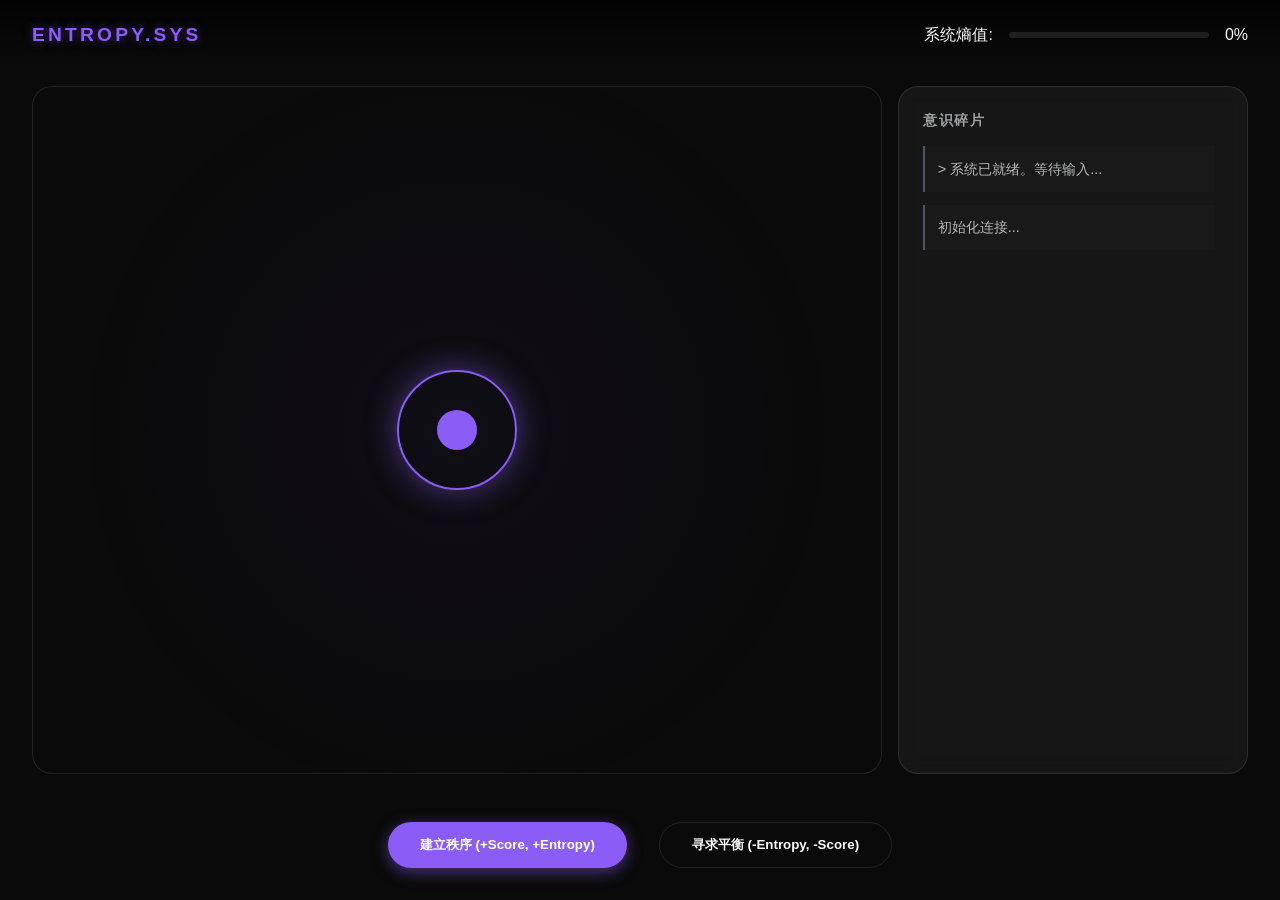
==== EntropicEquilibrium/index.html @ 4d2c4133 "feat: 初始版本 - 熵之平衡 & 3D攀登游戏 - EntropicEquilibrium: 2D 熵值衰变概念游戏 - Ascent3D: 3D 起重机堆叠游戏 (WASD机械臂 + 影子回响" ====
<!DOCTYPE html>
<html lang="zh-CN">
<head>
    <meta charset="UTF-8">
    <meta name="viewport" content="width=device-width, initial-scale=1.0">
    <title>熵之平衡 | Entropic Equilibrium</title>
    <meta name="description" content="一个关于秩序、混乱与平衡的哲学微型游戏。">
    <link rel="stylesheet" href="styles.css">
</head>
<body>
    <div id="app" class="low-entropy">
        <canvas id="glitch-canvas"></canvas>
        
        <header>
            <div class="logo">ENTROPY.SYS</div>
            <div class="entropy-meter">
                <span class="label">系统熵值:</span>
                <div class="bar-container">
                    <div id="entropy-bar" style="width: 0%;"></div>
                </div>
                <span id="entropy-value">0%</span>
            </div>
        </header>

        <main>
            <section id="world">
                <div id="core-node" title="点击建立秩序">
                    <div class="inner-circle"></div>
                </div>
                <div id="connection-layer"></div>
            </section>

            <aside id="thought-log">
                <h2>意识碎片</h2>
                <div id="messages">
                    <div class="message system">初始化连接...</div>
                </div>
            </aside>
        </main>

        <footer>
            <button id="btn-order" class="primary-btn">建立秩序 (+Score, +Entropy)</button>
            <button id="btn-balance" class="secondary-btn">寻求平衡 (-Entropy, -Score)</button>
        </footer>

        <div id="overlay"></div>
    </div>
    <script src="game.js"></script>
</body>
</html>
---- EntropicEquilibrium/styles.css ----
:root {
    --bg-color: #0a0a0a;
    --primary-color: #8b5cf6; /* 电磁紫 */
    --primary-glow: rgba(139, 92, 246, 0.5);
    --text-color: #f8fafc;
    --panel-bg: rgba(255, 255, 255, 0.05);
    --border-color: rgba(255, 255, 255, 0.1);
    
    /* 动态熵变量 */
    --entropy-level: 0;
    --glitch-offset: 0px;
    --chromatic-offset: 0px;
    --jitter: 0px;
}

* {
    margin: 0;
    padding: 0;
    box-sizing: border-box;
    font-family: 'Inter', -apple-system, BlinkMacSystemFont, 'Segoe UI', Roboto, sans-serif;
}

body {
    background-color: var(--bg-color);
    color: var(--text-color);
    height: 100vh;
    overflow: hidden;
}

#app {
    display: flex;
    flex-direction: column;
    height: 100vh;
    position: relative;
    transition: filter 0.3s ease;
}

/* 画布层 */
#glitch-canvas {
    position: absolute;
    top: 0;
    left: 0;
    width: 100%;
    height: 100%;
    z-index: -1;
    pointer-events: none;
    opacity: calc(0.1 + var(--entropy-level) * 0.4);
}

/* 顶部导航 */
header {
    display: flex;
    justify-content: space-between;
    align-items: center;
    padding: 1.5rem 2rem;
    background: linear-gradient(to bottom, rgba(0,0,0,0.8), transparent);
    z-index: 10;
}

.logo {
    font-size: 1.2rem;
    font-weight: 800;
    letter-spacing: 0.2rem;
    color: var(--primary-color);
    text-shadow: 0 0 10px var(--primary-glow);
    animation: jitter calc(0.5s / (var(--entropy-level) + 1)) infinite alternate;
}

.entropy-meter {
    display: flex;
    align-items: center;
    gap: 1rem;
}

.bar-container {
    width: 200px;
    height: 6px;
    background: rgba(255, 255, 255, 0.1);
    border-radius: 3px;
    overflow: hidden;
}

#entropy-bar {
    height: 100%;
    background: var(--primary-color);
    box-shadow: 0 0 15px var(--primary-glow);
    transition: width 0.5s cubic-bezier(0.4, 0, 0.2, 1);
}

/* 主体布局 */
main {
    flex: 1;
    display: grid;
    grid-template-columns: 1fr 350px;
    gap: 1rem;
    padding: 1rem 2rem;
    overflow: hidden;
}

/* 世界核心区域 */
#world {
    position: relative;
    display: flex;
    justify-content: center;
    align-items: center;
    border: 1px solid var(--border-color);
    background: radial-gradient(circle at center, rgba(139, 92, 246, 0.05) 0%, transparent 70%);
    border-radius: 20px;
    overflow: hidden;
}

#core-node {
    width: 120px;
    height: 120px;
    border: 2px solid var(--primary-color);
    border-radius: 50%;
    display: flex;
    justify-content: center;
    align-items: center;
    cursor: pointer;
    box-shadow: 0 0 30px var(--primary-glow);
    transition: transform 0.3s cubic-bezier(0.175, 0.885, 0.32, 1.275);
}

#core-node:hover {
    transform: scale(1.1);
}

.inner-circle {
    width: 40px;
    height: 40px;
    background: var(--primary-color);
    border-radius: 50%;
    animation: pulse 2s infinite ease-in-out;
}

/* 消息日志 */
#thought-log {
    background: var(--panel-bg);
    backdrop-filter: blur(10px);
    border: 1px solid var(--border-color);
    border-radius: 20px;
    padding: 1.5rem;
    display: flex;
    flex-direction: column;
}

#thought-log h2 {
    font-size: 0.9rem;
    text-transform: uppercase;
    letter-spacing: 0.1rem;
    margin-bottom: 1rem;
    opacity: 0.6;
}

#messages {
    flex: 1;
    overflow-y: auto;
    display: flex;
    flex-direction: column;
    gap: 0.8rem;
    padding-right: 0.5rem;
}

.message {
    font-size: 0.9rem;
    line-height: 1.4;
    padding: 0.8rem;
    border-left: 2px solid var(--primary-color);
    background: rgba(255, 255, 255, 0.02);
    animation: slideIn 0.3s ease-out;
    transform: translateX(calc(var(--jitter) * 2));
}

.message.system { border-color: #64748b; opacity: 0.7; }

/* 底部操作 */
footer {
    padding: 2rem;
    display: flex;
    justify-content: center;
    gap: 2rem;
    z-index: 10;
}

button {
    padding: 0.8rem 2rem;
    border-radius: 30px;
    font-weight: 600;
    cursor: pointer;
    transition: all 0.3s ease;
    border: none;
    outline: none;
}

.primary-btn {
    background: var(--primary-color);
    color: white;
    box-shadow: 0 4px 15px var(--primary-glow);
}

.primary-btn:hover {
    transform: translateY(-2px);
    box-shadow: 0 6px 20px var(--primary-glow);
}

.secondary-btn {
    background: transparent;
    border: 1px solid var(--border-color);
    color: var(--text-color);
}

.secondary-btn:hover {
    background: rgba(255, 255, 255, 0.05);
}

/* 动画定义 */
@keyframes pulse {
    0%, 100% { transform: scale(1); opacity: 0.8; }
    50% { transform: scale(1.2); opacity: 1; }
}

@keyframes slideIn {
    from { opacity: 0; transform: translateX(10px); }
    to { opacity: 1; transform: translateX(0); }
}

@keyframes jitter {
    0% { transform: translate(0, 0); }
    25% { transform: translate(var(--jitter), calc(-1 * var(--jitter))); }
    50% { transform: translate(calc(-1 * var(--jitter)), var(--jitter)); }
    75% { transform: translate(var(--jitter), var(--jitter)); }
    100% { transform: translate(0, 0); }
}

/* 滚动条 */
#messages::-webkit-scrollbar { width: 4px; }
#messages::-webkit-scrollbar-track { background: transparent; }
#messages::-webkit-scrollbar-thumb { background: var(--border-color); border-radius: 2px; }

/* 熵值影响的滤镜 */
.high-entropy-effect {
    filter: 
        hue-rotate(calc(var(--entropy-level) * 45deg)) 
        contrast(calc(1 + var(--entropy-level) * 0.5))
        blur(calc(var(--entropy-level) * 0.5px));
}
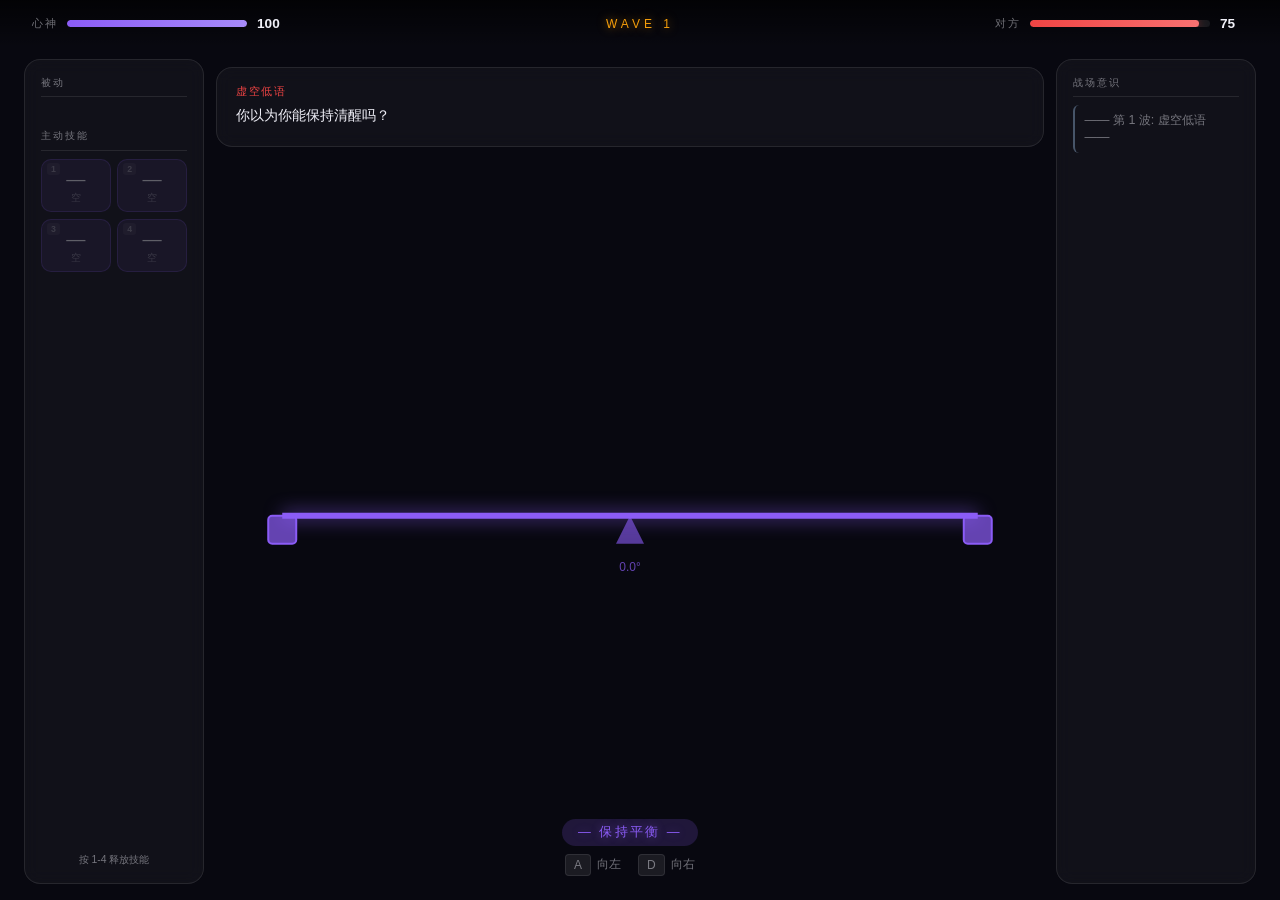
==== commit f663d64c: "feat: 重构熵之平衡为肉鸽战斗游戏 - 新增平衡木物理系统，通过A/D键维持平衡 - 实现无实体敌人系统，可通过技能(重力偏移/操控反转等)干扰玩家 - 引入肉鸽要素，击败敌人后可在被动/主动技能" ====
--- a/EntropicEquilibrium/index.html
+++ b/EntropicEquilibrium/index.html
@@ -4,47 +4,131 @@
     <meta charset="UTF-8">
     <meta name="viewport" content="width=device-width, initial-scale=1.0">
     <title>熵之平衡 | Entropic Equilibrium</title>
-    <meta name="description" content="一个关于秩序、混乱与平衡的哲学微型游戏。">
+    <meta name="description" content="在失衡中受伤，在平衡中战斗。一款关于自我掌控的哲学战斗游戏。">
     <link rel="stylesheet" href="styles.css">
 </head>
 <body>
-    <div id="app" class="low-entropy">
+    <div id="app">
         <canvas id="glitch-canvas"></canvas>
-        
-        <header>
-            <div class="logo">ENTROPY.SYS</div>
-            <div class="entropy-meter">
-                <span class="label">系统熵值:</span>
-                <div class="bar-container">
-                    <div id="entropy-bar" style="width: 0%;"></div>
+
+        <!-- 顶部状态栏 -->
+        <header id="hud">
+            <div class="hud-left">
+                <div class="hud-label">心神</div>
+                <div class="bar-wrap">
+                    <div id="player-hp-bar" class="bar hp-bar"></div>
                 </div>
-                <span id="entropy-value">0%</span>
+                <span id="player-hp-text">100</span>
+            </div>
+
+            <div class="hud-center">
+                <span id="wave-label">WAVE <span id="wave-num">1</span></span>
+            </div>
+
+            <div class="hud-right">
+                <span id="enemy-hp-text">100</span>
+                <div class="bar-wrap">
+                    <div id="enemy-hp-bar" class="bar enemy-bar"></div>
+                </div>
+                <div class="hud-label">对方</div>
             </div>
         </header>
 
-        <main>
-            <section id="world">
-                <div id="core-node" title="点击建立秩序">
-                    <div class="inner-circle"></div>
+        <!-- 主战斗区 -->
+        <main id="battle-area">
+            <!-- 左侧：技能栏 -->
+            <aside id="skill-panel">
+                <div class="panel-title">被动</div>
+                <div id="passive-list"></div>
+                <div class="panel-title" style="margin-top:1rem;">主动技能</div>
+                <div id="active-slots">
+                    <div class="skill-slot" data-slot="0">
+                        <div class="skill-btn disabled" data-slot="0">
+                            <span class="slot-key">1</span>
+                            <span class="skill-icon">—</span>
+                            <span class="skill-name">空</span>
+                            <div class="cd-overlay"></div>
+                            <div class="cd-text"></div>
+                        </div>
+                    </div>
+                    <div class="skill-slot" data-slot="1">
+                        <div class="skill-btn disabled" data-slot="1">
+                            <span class="slot-key">2</span>
+                            <span class="skill-icon">—</span>
+                            <span class="skill-name">空</span>
+                            <div class="cd-overlay"></div>
+                            <div class="cd-text"></div>
+                        </div>
+                    </div>
+                    <div class="skill-slot" data-slot="2">
+                        <div class="skill-btn disabled" data-slot="2">
+                            <span class="slot-key">3</span>
+                            <span class="skill-icon">—</span>
+                            <span class="skill-name">空</span>
+                            <div class="cd-overlay"></div>
+                            <div class="cd-text"></div>
+                        </div>
+                    </div>
+                    <div class="skill-slot" data-slot="3">
+                        <div class="skill-btn disabled" data-slot="3">
+                            <span class="slot-key">4</span>
+                            <span class="skill-icon">—</span>
+                            <span class="skill-name">空</span>
+                            <div class="cd-overlay"></div>
+                            <div class="cd-text"></div>
+                        </div>
+                    </div>
                 </div>
-                <div id="connection-layer"></div>
+                <div class="hint-text">按 1-4 释放技能</div>
+            </aside>
+
+            <!-- 中央：平衡木舞台 -->
+            <section id="balance-stage">
+                <!-- 敌人对话区 -->
+                <div id="enemy-dialog">
+                    <div id="enemy-name">??? </div>
+                    <div id="enemy-speech"></div>
+                </div>
+
+                <!-- 平衡木 Canvas -->
+                <canvas id="balance-canvas"></canvas>
+
+                <!-- 平衡状态指示 -->
+                <div id="balance-indicator">
+                    <span id="balance-status-text">— 保持平衡 —</span>
+                </div>
+
+                <!-- 操控提示 -->
+                <div id="controls-hint">
+                    <kbd>A</kbd> 向左 &nbsp;&nbsp; <kbd>D</kbd> 向右
+                </div>
             </section>
 
-            <aside id="thought-log">
-                <h2>意识碎片</h2>
-                <div id="messages">
-                    <div class="message system">初始化连接...</div>
-                </div>
+            <!-- 右侧：战斗日志 -->
+            <aside id="battle-log">
+                <div class="panel-title">战场意识</div>
+                <div id="log-messages"></div>
             </aside>
         </main>
 
-        <footer>
-            <button id="btn-order" class="primary-btn">建立秩序 (+Score, +Entropy)</button>
-            <button id="btn-balance" class="secondary-btn">寻求平衡 (-Entropy, -Score)</button>
-        </footer>
+        <!-- 遮罩层（肉鸽选择 / 游戏结束） -->
+        <div id="overlay" class="hidden">
+            <!-- 肉鸽卡牌选择 -->
+            <div id="roguelike-panel" class="hidden">
+                <h2 id="roguelike-title">选择强化</h2>
+                <p id="roguelike-subtitle">意志的凝聚——选择一个路径</p>
+                <div id="card-row"></div>
+            </div>
 
-        <div id="overlay"></div>
+            <!-- 游戏结束 -->
+            <div id="gameover-panel" class="hidden">
+                <h2 id="gameover-title">心神崩溃</h2>
+                <p id="gameover-subtitle">你坚持了 <span id="final-wave">0</span> 波</p>
+                <button id="btn-restart" class="primary-btn">重新凝聚</button>
+            </div>
+        </div>
     </div>
+
     <script src="game.js"></script>
 </body>
 </html>
--- a/EntropicEquilibrium/styles.css
+++ b/EntropicEquilibrium/styles.css
@@ -1,247 +1,443 @@
+/* =========================================
+   设计系统变量
+   ========================================= */
 :root {
-    --bg-color: #0a0a0a;
-    --primary-color: #8b5cf6; /* 电磁紫 */
-    --primary-glow: rgba(139, 92, 246, 0.5);
-    --text-color: #f8fafc;
-    --panel-bg: rgba(255, 255, 255, 0.05);
-    --border-color: rgba(255, 255, 255, 0.1);
-    
-    /* 动态熵变量 */
-    --entropy-level: 0;
-    --glitch-offset: 0px;
-    --chromatic-offset: 0px;
-    --jitter: 0px;
-}
-
-* {
-    margin: 0;
-    padding: 0;
-    box-sizing: border-box;
-    font-family: 'Inter', -apple-system, BlinkMacSystemFont, 'Segoe UI', Roboto, sans-serif;
-}
+    --bg:           #080810;
+    --surface:      rgba(255,255,255,0.04);
+    --border:       rgba(255,255,255,0.09);
+    --purple:       #8b5cf6;
+    --purple-glow:  rgba(139,92,246,0.45);
+    --purple-dim:   rgba(139,92,246,0.18);
+    --red:          #ef4444;
+    --red-glow:     rgba(239,68,68,0.5);
+    --green:        #22c55e;
+    --gold:         #f59e0b;
+    --text:         #f0f0f8;
+    --text-dim:     rgba(240,240,248,0.45);
+    --balance:      0;        /* 0~1: 0=完全平衡, 1=极度失衡, JS动态写入 */
+    --jitter:       0px;
+}
+
+/* =========================================
+   全局重置
+   ========================================= */
+*, *::before, *::after { box-sizing: border-box; margin: 0; padding: 0; }
 
 body {
-    background-color: var(--bg-color);
-    color: var(--text-color);
+    background: var(--bg);
+    color: var(--text);
+    font-family: 'Inter', -apple-system, BlinkMacSystemFont, sans-serif;
     height: 100vh;
     overflow: hidden;
-}
-
+    user-select: none;
+}
+
+/* =========================================
+   APP 根容器
+   ========================================= */
 #app {
     display: flex;
     flex-direction: column;
     height: 100vh;
     position: relative;
-    transition: filter 0.3s ease;
-}
-
-/* 画布层 */
+    /* 失衡时整体画面轻微抖动 */
+    animation: appJitter calc(0.3s / (var(--balance) + 0.01)) infinite alternate;
+}
+
+@keyframes appJitter {
+    from { transform: translate(0,0); }
+    to   { transform: translate(var(--jitter), calc(var(--jitter) * -0.5)); }
+}
+
+/* =========================================
+   Glitch Canvas 背景
+   ========================================= */
 #glitch-canvas {
-    position: absolute;
-    top: 0;
-    left: 0;
-    width: 100%;
-    height: 100%;
-    z-index: -1;
+    position: absolute; inset: 0;
+    width: 100%; height: 100%;
+    z-index: 0;
     pointer-events: none;
-    opacity: calc(0.1 + var(--entropy-level) * 0.4);
-}
-
-/* 顶部导航 */
-header {
-    display: flex;
+    opacity: calc(0.05 + var(--balance) * 0.5);
+}
+
+/* =========================================
+   HUD 顶部
+   ========================================= */
+#hud {
+    position: relative; z-index: 10;
+    display: flex;
+    align-items: center;
     justify-content: space-between;
-    align-items: center;
-    padding: 1.5rem 2rem;
-    background: linear-gradient(to bottom, rgba(0,0,0,0.8), transparent);
-    z-index: 10;
-}
-
-.logo {
-    font-size: 1.2rem;
-    font-weight: 800;
-    letter-spacing: 0.2rem;
-    color: var(--primary-color);
-    text-shadow: 0 0 10px var(--primary-glow);
-    animation: jitter calc(0.5s / (var(--entropy-level) + 1)) infinite alternate;
-}
-
-.entropy-meter {
-    display: flex;
-    align-items: center;
+    padding: 1rem 2rem;
+    background: linear-gradient(to bottom, rgba(0,0,0,0.7), transparent);
     gap: 1rem;
 }
 
-.bar-container {
-    width: 200px;
-    height: 6px;
-    background: rgba(255, 255, 255, 0.1);
-    border-radius: 3px;
-    overflow: hidden;
-}
-
-#entropy-bar {
-    height: 100%;
-    background: var(--primary-color);
-    box-shadow: 0 0 15px var(--primary-glow);
-    transition: width 0.5s cubic-bezier(0.4, 0, 0.2, 1);
-}
-
-/* 主体布局 */
-main {
+.hud-left, .hud-right {
+    display: flex; align-items: center; gap: 0.6rem;
+    flex: 1;
+}
+.hud-right { flex-direction: row-reverse; }
+
+.hud-label {
+    font-size: 0.7rem;
+    letter-spacing: 0.12rem;
+    text-transform: uppercase;
+    color: var(--text-dim);
+    white-space: nowrap;
+}
+
+.bar-wrap {
+    flex: 1; max-width: 180px;
+    height: 7px;
+    background: rgba(255,255,255,0.08);
+    border-radius: 4px;
+    overflow: hidden;
+}
+
+.bar { height: 100%; border-radius: 4px; transition: width 0.25s ease; }
+.hp-bar    { background: linear-gradient(90deg, var(--purple), #a78bfa); box-shadow: 0 0 8px var(--purple-glow); width: 100%; }
+.enemy-bar { background: linear-gradient(90deg, var(--red), #f87171); box-shadow: 0 0 8px var(--red-glow); width: 100%; }
+
+#player-hp-text, #enemy-hp-text {
+    font-size: 0.85rem; font-weight: 700;
+    min-width: 28px;
+    color: var(--text);
+}
+
+.hud-center {
+    font-size: 0.75rem;
+    letter-spacing: 0.25rem;
+    text-transform: uppercase;
+    color: var(--gold);
+    text-shadow: 0 0 10px rgba(245,158,11,0.6);
+    white-space: nowrap;
+}
+
+/* =========================================
+   主战斗区布局
+   ========================================= */
+#battle-area {
     flex: 1;
     display: grid;
-    grid-template-columns: 1fr 350px;
-    gap: 1rem;
-    padding: 1rem 2rem;
-    overflow: hidden;
-}
-
-/* 世界核心区域 */
-#world {
+    grid-template-columns: 180px 1fr 200px;
+    gap: 0.75rem;
+    padding: 0.75rem 1.5rem 1rem;
+    position: relative; z-index: 5;
+    overflow: hidden;
+}
+
+/* =========================================
+   左侧技能面板
+   ========================================= */
+#skill-panel {
+    background: var(--surface);
+    border: 1px solid var(--border);
+    border-radius: 16px;
+    padding: 1rem;
+    display: flex;
+    flex-direction: column;
+    gap: 0.5rem;
+    backdrop-filter: blur(8px);
+}
+
+.panel-title {
+    font-size: 0.65rem;
+    letter-spacing: 0.12rem;
+    text-transform: uppercase;
+    color: var(--text-dim);
+    border-bottom: 1px solid var(--border);
+    padding-bottom: 0.4rem;
+}
+
+.passive-tag {
+    font-size: 0.78rem;
+    padding: 0.35rem 0.6rem;
+    background: var(--purple-dim);
+    border: 1px solid rgba(139,92,246,0.3);
+    border-radius: 8px;
+    display: flex; align-items: center; gap: 0.4rem;
+    animation: fadeIn 0.3s ease;
+}
+
+#active-slots {
+    display: grid;
+    grid-template-columns: 1fr 1fr;
+    gap: 0.4rem;
+}
+
+.skill-btn {
     position: relative;
-    display: flex;
-    justify-content: center;
+    padding: 0.5rem 0.4rem 0.4rem;
+    background: var(--purple-dim);
+    border: 1px solid rgba(139,92,246,0.4);
+    border-radius: 10px;
+    text-align: center;
+    cursor: pointer;
+    transition: all 0.2s ease;
+    overflow: hidden;
+}
+.skill-btn:not(.disabled):hover { transform: translateY(-2px); box-shadow: 0 4px 16px var(--purple-glow); }
+.skill-btn.disabled { opacity: 0.35; cursor: default; }
+.skill-btn.on-cooldown { cursor: not-allowed; opacity: 0.6; }
+
+.slot-key {
+    position: absolute;
+    top: 3px; left: 5px;
+    font-size: 0.55rem;
+    font-weight: 800;
+    color: var(--text-dim);
+    background: rgba(255,255,255,0.08);
+    padding: 0 4px;
+    border-radius: 3px;
+    line-height: 1.4;
+}
+
+.skill-icon { font-size: 1.2rem; display: block; }
+.skill-name { font-size: 0.6rem; color: var(--text-dim); display: block; margin-top: 2px; }
+
+.cd-overlay {
+    position: absolute; inset: 0;
+    background: rgba(0,0,0,0.65);
+    border-radius: 10px;
+    transform-origin: bottom;
+    transform: scaleY(0);
+    transition: transform linear;
+}
+.cd-text {
+    position: absolute; inset: 0;
+    display: flex; align-items: center; justify-content: center;
+    font-size: 0.85rem; font-weight: 800;
+    color: var(--text);
+}
+
+.hint-text {
+    font-size: 0.65rem;
+    color: var(--text-dim);
+    text-align: center;
+    margin-top: auto;
+}
+
+/* =========================================
+   中央平衡木舞台
+   ========================================= */
+#balance-stage {
+    display: flex;
+    flex-direction: column;
     align-items: center;
-    border: 1px solid var(--border-color);
-    background: radial-gradient(circle at center, rgba(139, 92, 246, 0.05) 0%, transparent 70%);
+    justify-content: space-between;
+    gap: 0.5rem;
+    padding: 0.5rem 0;
+}
+
+/* 敌人对话框 */
+#enemy-dialog {
+    width: 100%;
+    background: var(--surface);
+    border: 1px solid var(--border);
+    border-radius: 16px;
+    padding: 1rem 1.2rem;
+    backdrop-filter: blur(8px);
+    min-height: 80px;
+    position: relative;
+    transition: border-color 0.4s ease;
+}
+#enemy-dialog.attacking { border-color: rgba(239,68,68,0.6); }
+
+#enemy-name {
+    font-size: 0.7rem;
+    letter-spacing: 0.1rem;
+    text-transform: uppercase;
+    color: var(--red);
+    margin-bottom: 0.4rem;
+}
+
+#enemy-speech {
+    font-size: 0.9rem;
+    line-height: 1.5;
+    color: var(--text);
+    min-height: 1.5em;
+}
+
+/* 平衡木 Canvas */
+#balance-canvas {
+    width: 100%;
+    flex: 1;
+    display: block;
+}
+
+/* 平衡状态文字 */
+#balance-indicator {
+    font-size: 0.8rem;
+    letter-spacing: 0.15rem;
+    text-transform: uppercase;
+    padding: 0.3rem 1rem;
     border-radius: 20px;
-    overflow: hidden;
-}
-
-#core-node {
-    width: 120px;
-    height: 120px;
-    border: 2px solid var(--primary-color);
-    border-radius: 50%;
-    display: flex;
-    justify-content: center;
-    align-items: center;
-    cursor: pointer;
-    box-shadow: 0 0 30px var(--primary-glow);
-    transition: transform 0.3s cubic-bezier(0.175, 0.885, 0.32, 1.275);
-}
-
-#core-node:hover {
-    transform: scale(1.1);
-}
-
-.inner-circle {
-    width: 40px;
-    height: 40px;
-    background: var(--primary-color);
-    border-radius: 50%;
-    animation: pulse 2s infinite ease-in-out;
-}
-
-/* 消息日志 */
-#thought-log {
-    background: var(--panel-bg);
-    backdrop-filter: blur(10px);
-    border: 1px solid var(--border-color);
-    border-radius: 20px;
-    padding: 1.5rem;
+    transition: all 0.3s ease;
+}
+#balance-indicator.balanced {
+    color: var(--purple);
+    background: var(--purple-dim);
+    text-shadow: 0 0 10px var(--purple-glow);
+}
+#balance-indicator.unbalanced {
+    color: var(--red);
+    background: rgba(239,68,68,0.15);
+    text-shadow: 0 0 10px var(--red-glow);
+}
+
+/* 操控提示 */
+#controls-hint {
+    font-size: 0.75rem;
+    color: var(--text-dim);
+    display: flex; align-items: center; gap: 0.4rem;
+}
+kbd {
+    padding: 0.2rem 0.5rem;
+    background: rgba(255,255,255,0.08);
+    border: 1px solid var(--border);
+    border-radius: 4px;
+    font-size: 0.75rem;
+    font-family: inherit;
+}
+
+/* =========================================
+   右侧战斗日志
+   ========================================= */
+#battle-log {
+    background: var(--surface);
+    border: 1px solid var(--border);
+    border-radius: 16px;
+    padding: 1rem;
     display: flex;
     flex-direction: column;
-}
-
-#thought-log h2 {
-    font-size: 0.9rem;
-    text-transform: uppercase;
-    letter-spacing: 0.1rem;
-    margin-bottom: 1rem;
-    opacity: 0.6;
-}
-
-#messages {
+    gap: 0.5rem;
+    backdrop-filter: blur(8px);
+    overflow: hidden;
+}
+
+#log-messages {
     flex: 1;
     overflow-y: auto;
     display: flex;
     flex-direction: column;
-    gap: 0.8rem;
-    padding-right: 0.5rem;
-}
-
-.message {
-    font-size: 0.9rem;
+    gap: 0.5rem;
+}
+
+.log-entry {
+    font-size: 0.78rem;
     line-height: 1.4;
-    padding: 0.8rem;
-    border-left: 2px solid var(--primary-color);
-    background: rgba(255, 255, 255, 0.02);
-    animation: slideIn 0.3s ease-out;
-    transform: translateX(calc(var(--jitter) * 2));
-}
-
-.message.system { border-color: #64748b; opacity: 0.7; }
-
-/* 底部操作 */
-footer {
-    padding: 2rem;
-    display: flex;
-    justify-content: center;
-    gap: 2rem;
-    z-index: 10;
-}
-
-button {
-    padding: 0.8rem 2rem;
+    padding: 0.4rem 0.6rem;
+    border-radius: 6px;
+    border-left: 2px solid var(--border);
+    animation: fadeIn 0.25s ease;
+}
+.log-entry.dmg    { border-color: var(--purple); color: #c4b5fd; background: var(--purple-dim); }
+.log-entry.hurt   { border-color: var(--red);    color: #fca5a5; background: rgba(239,68,68,0.1); }
+.log-entry.skill  { border-color: var(--gold);   color: var(--gold); background: rgba(245,158,11,0.1); }
+.log-entry.system { border-color: #475569; color: var(--text-dim); }
+
+#log-messages::-webkit-scrollbar { width: 3px; }
+#log-messages::-webkit-scrollbar-thumb { background: var(--border); border-radius: 2px; }
+
+/* =========================================
+   遮罩层
+   ========================================= */
+#overlay {
+    position: absolute; inset: 0;
+    z-index: 100;
+    display: flex; align-items: center; justify-content: center;
+    background: rgba(8,8,16,0.85);
+    backdrop-filter: blur(6px);
+}
+#overlay.hidden { display: none; }
+
+/* 肉鸽卡牌 */
+#roguelike-panel { text-align: center; }
+#roguelike-title {
+    font-size: 1.6rem; font-weight: 800;
+    color: var(--gold);
+    text-shadow: 0 0 20px rgba(245,158,11,0.6);
+    margin-bottom: 0.4rem;
+}
+#roguelike-subtitle { color: var(--text-dim); font-size: 0.9rem; margin-bottom: 2rem; }
+
+#card-row {
+    display: flex; gap: 1.2rem; justify-content: center;
+}
+
+.rogue-card {
+    width: 200px;
+    padding: 1.5rem 1.2rem;
+    background: rgba(15,15,30,0.9);
+    border: 1px solid var(--border);
+    border-radius: 20px;
+    cursor: pointer;
+    transition: all 0.25s ease;
+    text-align: left;
+    position: relative;
+    overflow: hidden;
+}
+.rogue-card::before {
+    content: '';
+    position: absolute; inset: 0;
+    background: radial-gradient(circle at 50% 0%, var(--purple-dim), transparent 70%);
+    opacity: 0;
+    transition: opacity 0.3s ease;
+}
+.rogue-card:hover { transform: translateY(-6px); border-color: rgba(139,92,246,0.6); box-shadow: 0 10px 30px var(--purple-glow); }
+.rogue-card:hover::before { opacity: 1; }
+
+.card-icon { font-size: 2rem; margin-bottom: 0.8rem; }
+.card-type { font-size: 0.65rem; letter-spacing: 0.1rem; text-transform: uppercase; color: var(--text-dim); margin-bottom: 0.3rem; }
+.card-name { font-size: 1rem; font-weight: 700; margin-bottom: 0.5rem; color: var(--text); }
+.card-desc { font-size: 0.78rem; color: var(--text-dim); line-height: 1.5; }
+
+/* 游戏结束 */
+#gameover-panel { text-align: center; }
+#gameover-title {
+    font-size: 2rem; font-weight: 800;
+    color: var(--red);
+    text-shadow: 0 0 30px var(--red-glow);
+    margin-bottom: 0.5rem;
+}
+#gameover-subtitle { color: var(--text-dim); margin-bottom: 2rem; font-size: 1rem; }
+
+.primary-btn {
+    padding: 0.8rem 2.5rem;
+    background: var(--purple);
+    color: white;
+    border: none;
     border-radius: 30px;
-    font-weight: 600;
+    font-size: 1rem;
+    font-weight: 700;
     cursor: pointer;
-    transition: all 0.3s ease;
-    border: none;
-    outline: none;
-}
-
-.primary-btn {
-    background: var(--primary-color);
-    color: white;
-    box-shadow: 0 4px 15px var(--primary-glow);
-}
-
-.primary-btn:hover {
-    transform: translateY(-2px);
-    box-shadow: 0 6px 20px var(--primary-glow);
-}
-
-.secondary-btn {
-    background: transparent;
-    border: 1px solid var(--border-color);
-    color: var(--text-color);
-}
-
-.secondary-btn:hover {
-    background: rgba(255, 255, 255, 0.05);
-}
-
-/* 动画定义 */
-@keyframes pulse {
-    0%, 100% { transform: scale(1); opacity: 0.8; }
-    50% { transform: scale(1.2); opacity: 1; }
-}
-
-@keyframes slideIn {
-    from { opacity: 0; transform: translateX(10px); }
-    to { opacity: 1; transform: translateX(0); }
-}
-
-@keyframes jitter {
-    0% { transform: translate(0, 0); }
-    25% { transform: translate(var(--jitter), calc(-1 * var(--jitter))); }
-    50% { transform: translate(calc(-1 * var(--jitter)), var(--jitter)); }
-    75% { transform: translate(var(--jitter), var(--jitter)); }
-    100% { transform: translate(0, 0); }
-}
-
-/* 滚动条 */
-#messages::-webkit-scrollbar { width: 4px; }
-#messages::-webkit-scrollbar-track { background: transparent; }
-#messages::-webkit-scrollbar-thumb { background: var(--border-color); border-radius: 2px; }
-
-/* 熵值影响的滤镜 */
-.high-entropy-effect {
-    filter: 
-        hue-rotate(calc(var(--entropy-level) * 45deg)) 
-        contrast(calc(1 + var(--entropy-level) * 0.5))
-        blur(calc(var(--entropy-level) * 0.5px));
-}
+    box-shadow: 0 4px 20px var(--purple-glow);
+    transition: all 0.2s ease;
+    letter-spacing: 0.05rem;
+}
+.primary-btn:hover { transform: translateY(-2px); box-shadow: 0 8px 25px var(--purple-glow); }
+
+/* =========================================
+   动画
+   ========================================= */
+@keyframes fadeIn {
+    from { opacity: 0; transform: translateY(6px); }
+    to   { opacity: 1; transform: translateY(0); }
+}
+
+@keyframes shake {
+    0%,100% { transform: translateX(0); }
+    25%      { transform: translateX(-6px); }
+    75%      { transform: translateX(6px); }
+}
+.shake { animation: shake 0.3s ease; }
+
+/* =========================================
+   失衡时 Glitch 效果
+   ========================================= */
+.high-balance-effect {
+    filter:
+        hue-rotate(calc(var(--balance) * 30deg))
+        contrast(calc(1 + var(--balance) * 0.4));
+}
